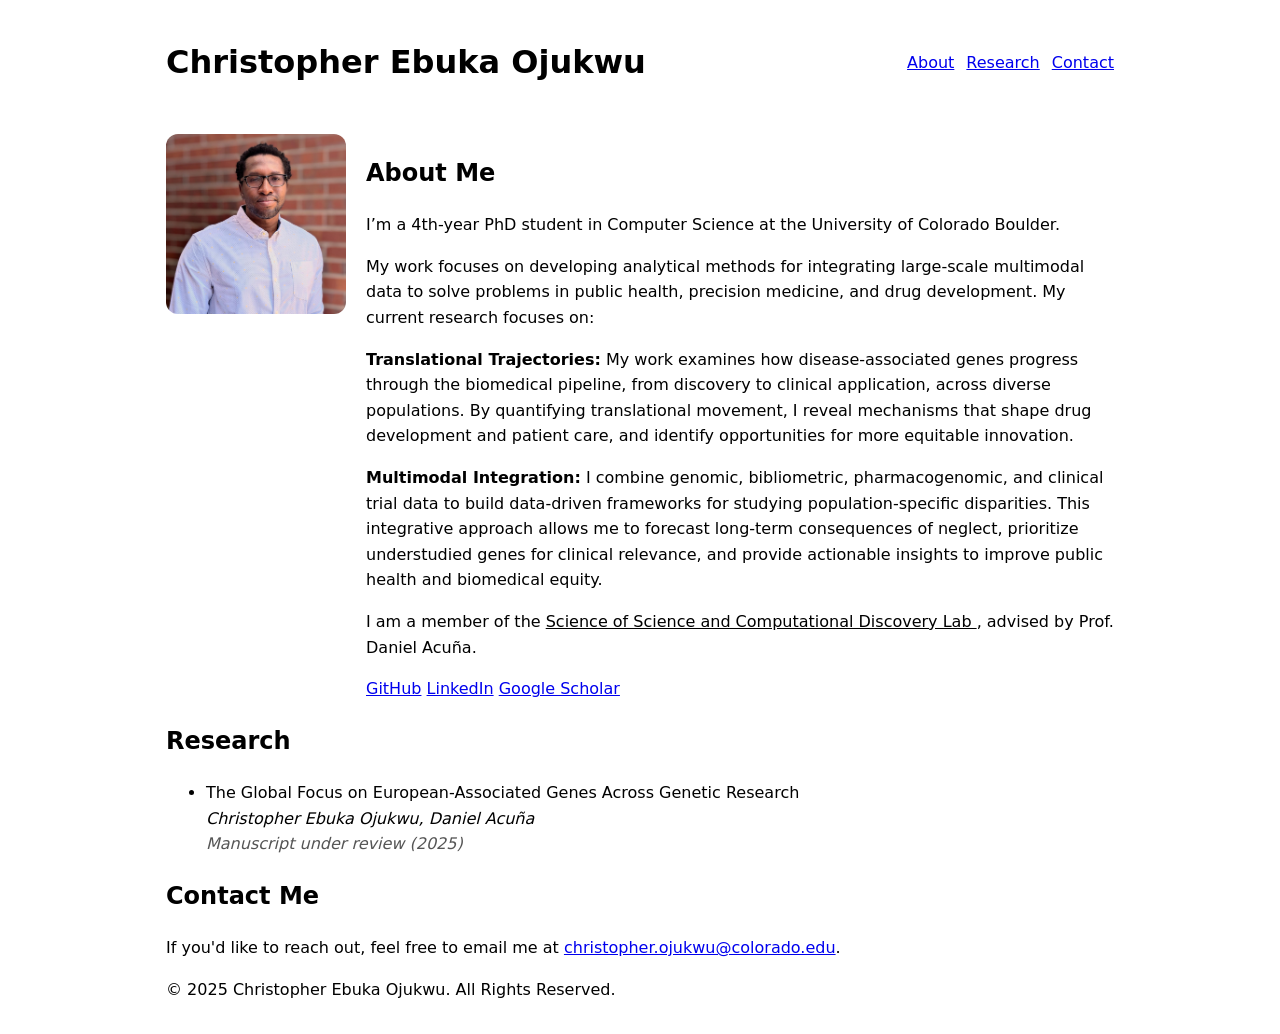
==== index.html @ 265cfa4e "Remove manuscript hyperlink from research section Removed hyperlink for the manuscript in the resear" ====
<!DOCTYPE html>
<html lang="en">
<head>
    <meta charset="UTF-8">
    <meta name="viewport" content="width=device-width, initial-scale=1.0">
    <meta http-equiv="X-UA-Compatible" content="ie=edge">
    <title>Your Name | Personal Website</title>
    <link rel="stylesheet" href="styles.css">
</head>
<body>
    <header>
        <h1>Christopher Ebuka Ojukwu</h1>
        <nav>
            <ul>
                <li><a href="#about">About</a></li>
                <li><a href="#research">Research</a></li>
                <li><a href="#contact">Contact</a></li>
            </ul>
        </nav>
    </header>

<section id="about">
  <div class="profile">
    <img src="christoper.JPEG" alt="Christopher Ebuka Ojukwu headshot">
    <div class="about-text">
      <h2>About Me</h2>
      <p>I’m a 4th-year PhD student in Computer Science at the University of Colorado Boulder.</p>

      <p>My work focuses on developing analytical methods for integrating large-scale multimodal data to solve problems in public health, precision medicine, and drug development. My current research focuses on:</p>

      <p><b>Translational Trajectories:</b> My work examines how disease-associated genes progress through the biomedical pipeline, from discovery to clinical application, across diverse populations. By quantifying translational movement, I reveal mechanisms that shape drug development and patient care, and identify opportunities for more equitable innovation.</p>

      <p><b>Multimodal Integration:</b> I combine genomic, bibliometric, pharmacogenomic, and clinical trial data to build data-driven frameworks for studying population-specific disparities. This integrative approach allows me to forecast long-term consequences of neglect, prioritize understudied genes for clinical relevance, and provide actionable insights to improve public health and biomedical equity.</p>

      <p>
        I am a member of the
        <a href="https://scienceofscience.org/" target="_blank" style="color: inherit; text-decoration: underline;">
          Science of Science and Computational Discovery Lab
        </a>, advised by Prof. Daniel Acuña.
      </p>

      <div class="social-links">
        <a href="https://github.com/christopherebukaojukwu" target="_blank">GitHub</a>
        <a href="https://www.linkedin.com/in/christopher-ebuka-ojukwu-80a6b9121/" target="_blank">LinkedIn</a>
        <a href="https://scholar.google.com/citations?user=JShTQxAAAAAJ&hl=en&oi=ao" target="_blank">Google Scholar</a>
      </div>
    </div>
  </div>
</section>


    <section id="research">
        <h2>Research</h2>
        <ul>
          <li>
              The Global Focus on European-Associated Genes Across Genetic Research
            <br>
            <em>Christopher Ebuka Ojukwu, Daniel Acuña</em><br>
            <span style="font-style: italic; color: #555;">Manuscript under review (2025)</span>
          </li>
        </ul>

    </section>

    <section id="contact">
        <h2>Contact Me</h2>
        <p>If you'd like to reach out, feel free to email me at <a href="mailto:christopher.ojukwu@colorado.edu">christopher.ojukwu@colorado.edu</a>.</p>
    </section>

    <footer>
        <p>&copy; 2025 Christopher Ebuka Ojukwu. All Rights Reserved.</p>
    </footer>
</body>
</html>
---- styles.css ----
/* Page basics */
*{box-sizing:border-box}
body{max-width:980px;margin:0 auto;padding:16px;line-height:1.6;font-family:system-ui,-apple-system,Segoe UI,Roboto,Arial}
header{display:flex;justify-content:space-between;align-items:center;gap:16px;margin-bottom:24px}
header ul{display:flex;gap:12px;list-style:none;margin:0;padding:0}

/* About layout */
#about .profile{
  display:grid;
  grid-template-columns: 180px 1fr;   /* image | text */
  gap: 20px;
  align-items:start;                   /* keep image aligned to top */
}
#about .profile img{
  width:180px;
  height:180px;
  object-fit:cover;
  border-radius:12px;
  flex-shrink:0;
}

/* Make it stack nicely on mobile */
@media (max-width: 700px){
  #about .profile{
    grid-template-columns: 1fr;
  }
  #about .profile img{
    width:140px;height:140px;
  }
}
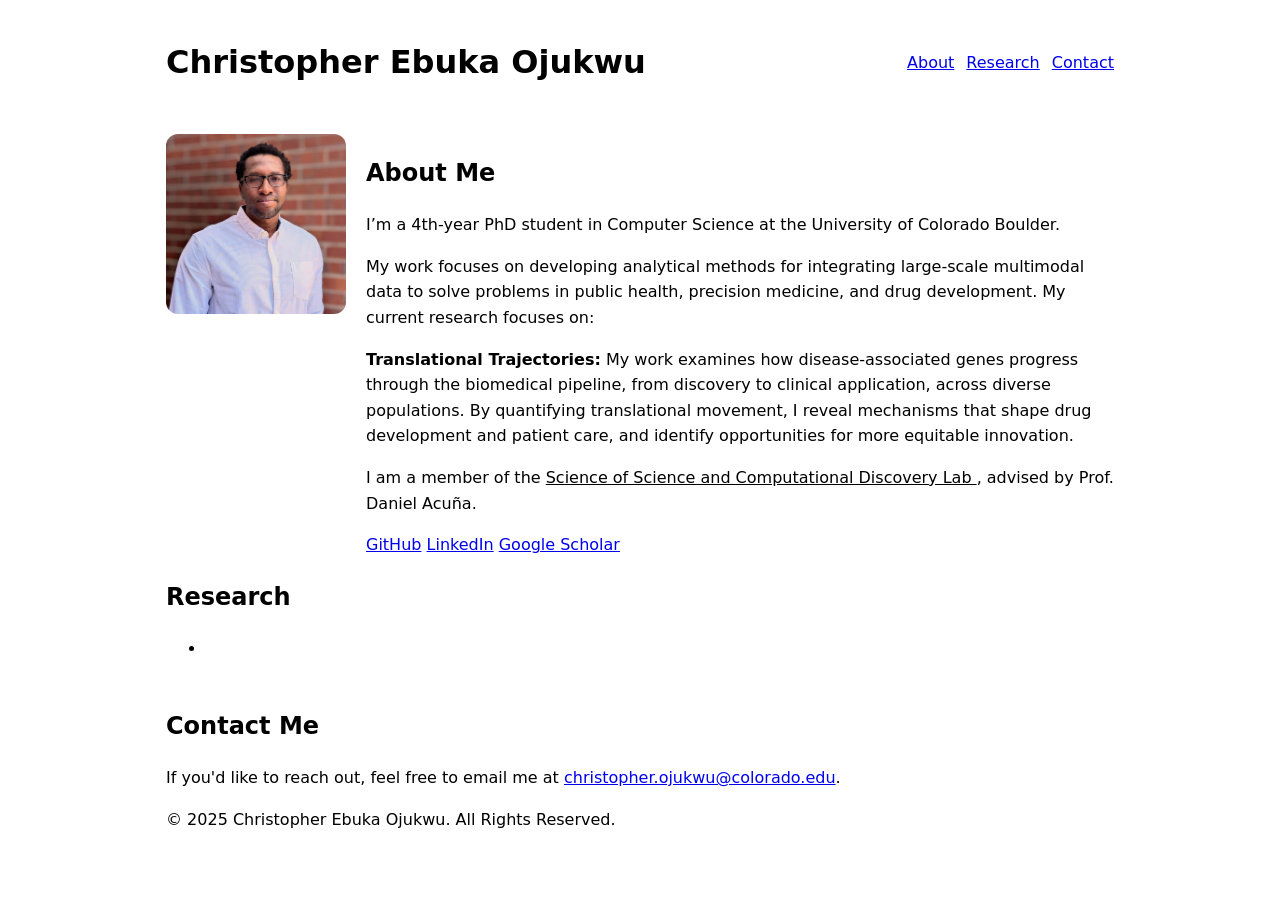
==== commit 5ec47f5a: "Remove multimodal integration paragraph and update research Removed a paragraph about multimodal int" ====
--- a/index.html
+++ b/index.html
@@ -30,8 +30,6 @@
 
       <p><b>Translational Trajectories:</b> My work examines how disease-associated genes progress through the biomedical pipeline, from discovery to clinical application, across diverse populations. By quantifying translational movement, I reveal mechanisms that shape drug development and patient care, and identify opportunities for more equitable innovation.</p>
 
-      <p><b>Multimodal Integration:</b> I combine genomic, bibliometric, pharmacogenomic, and clinical trial data to build data-driven frameworks for studying population-specific disparities. This integrative approach allows me to forecast long-term consequences of neglect, prioritize understudied genes for clinical relevance, and provide actionable insights to improve public health and biomedical equity.</p>
-
       <p>
         I am a member of the
         <a href="https://scienceofscience.org/" target="_blank" style="color: inherit; text-decoration: underline;">
@@ -53,10 +51,9 @@
         <h2>Research</h2>
         <ul>
           <li>
-              The Global Focus on European-Associated Genes Across Genetic Research
             <br>
-            <em>Christopher Ebuka Ojukwu, Daniel Acuña</em><br>
-            <span style="font-style: italic; color: #555;">Manuscript under review (2025)</span>
+            <em></em><br>
+            <span style="font-style: italic; color: #555;"></span>
           </li>
         </ul>
 
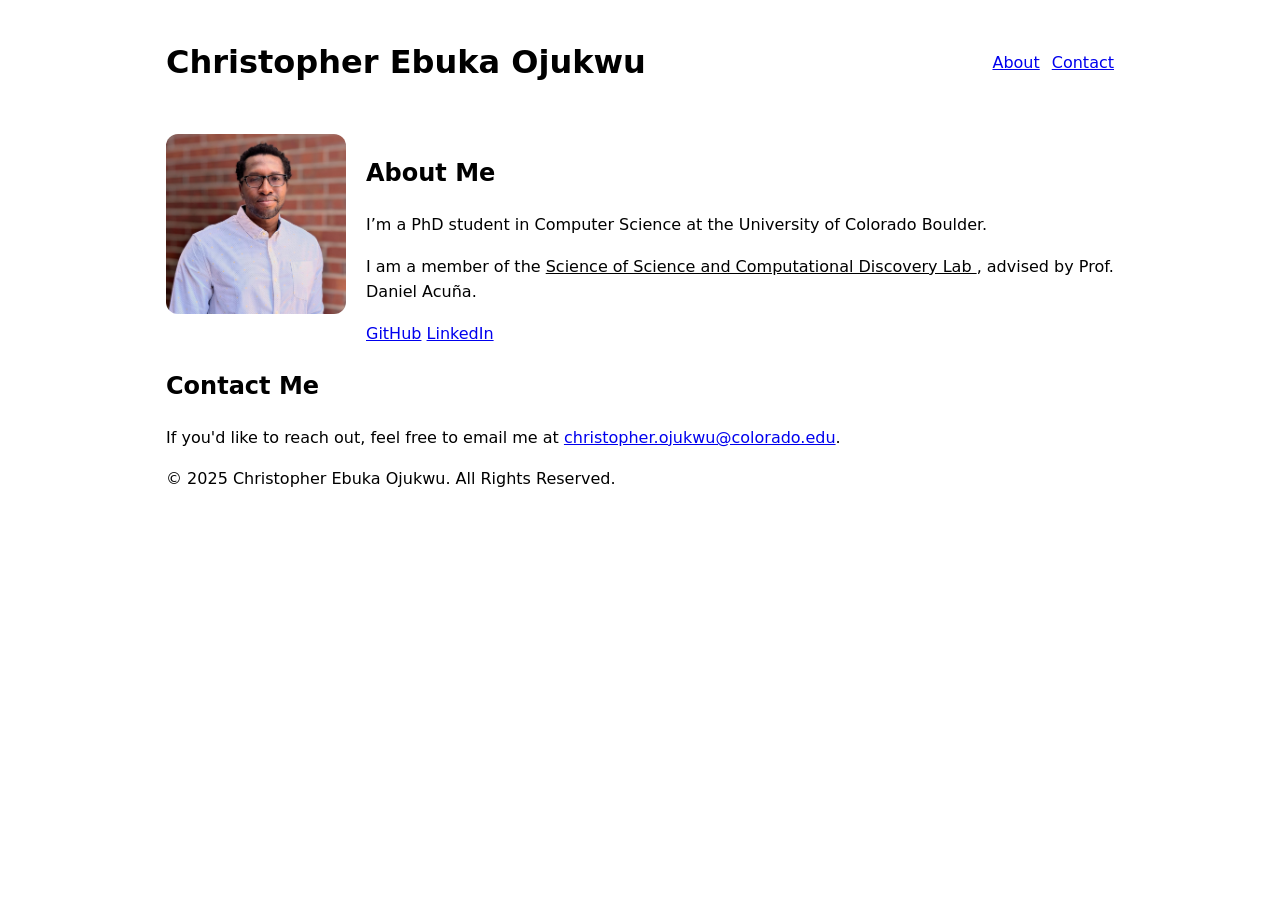
==== commit 5f3cf9db: "Revise profile details and clean up HTML Updated personal information and removed commented-out sect" ====
--- a/index.html
+++ b/index.html
@@ -13,7 +13,7 @@
         <nav>
             <ul>
                 <li><a href="#about">About</a></li>
-                <li><a href="#research">Research</a></li>
+                <!--- <li><a href="#research">Research</a></li> -->
                 <li><a href="#contact">Contact</a></li>
             </ul>
         </nav>
@@ -24,11 +24,7 @@
     <img src="christoper.JPEG" alt="Christopher Ebuka Ojukwu headshot">
     <div class="about-text">
       <h2>About Me</h2>
-      <p>I’m a 4th-year PhD student in Computer Science at the University of Colorado Boulder.</p>
-
-      <p>My work focuses on developing analytical methods for integrating large-scale multimodal data to solve problems in public health, precision medicine, and drug development. My current research focuses on:</p>
-
-      <p><b>Translational Trajectories:</b> My work examines how disease-associated genes progress through the biomedical pipeline, from discovery to clinical application, across diverse populations. By quantifying translational movement, I reveal mechanisms that shape drug development and patient care, and identify opportunities for more equitable innovation.</p>
+      <p>I’m a PhD student in Computer Science at the University of Colorado Boulder.</p>
 
       <p>
         I am a member of the
@@ -40,13 +36,13 @@
       <div class="social-links">
         <a href="https://github.com/christopherebukaojukwu" target="_blank">GitHub</a>
         <a href="https://www.linkedin.com/in/christopher-ebuka-ojukwu-80a6b9121/" target="_blank">LinkedIn</a>
-        <a href="https://scholar.google.com/citations?user=JShTQxAAAAAJ&hl=en&oi=ao" target="_blank">Google Scholar</a>
+        <!-- <a href="https://scholar.google.com/citations?user=JShTQxAAAAAJ&hl=en&oi=ao" target="_blank">Google Scholar</a> -->
       </div>
     </div>
   </div>
 </section>
 
-
+    <!--
     <section id="research">
         <h2>Research</h2>
         <ul>
@@ -58,7 +54,7 @@
         </ul>
 
     </section>
-
+    -->
     <section id="contact">
         <h2>Contact Me</h2>
         <p>If you'd like to reach out, feel free to email me at <a href="mailto:christopher.ojukwu@colorado.edu">christopher.ojukwu@colorado.edu</a>.</p>
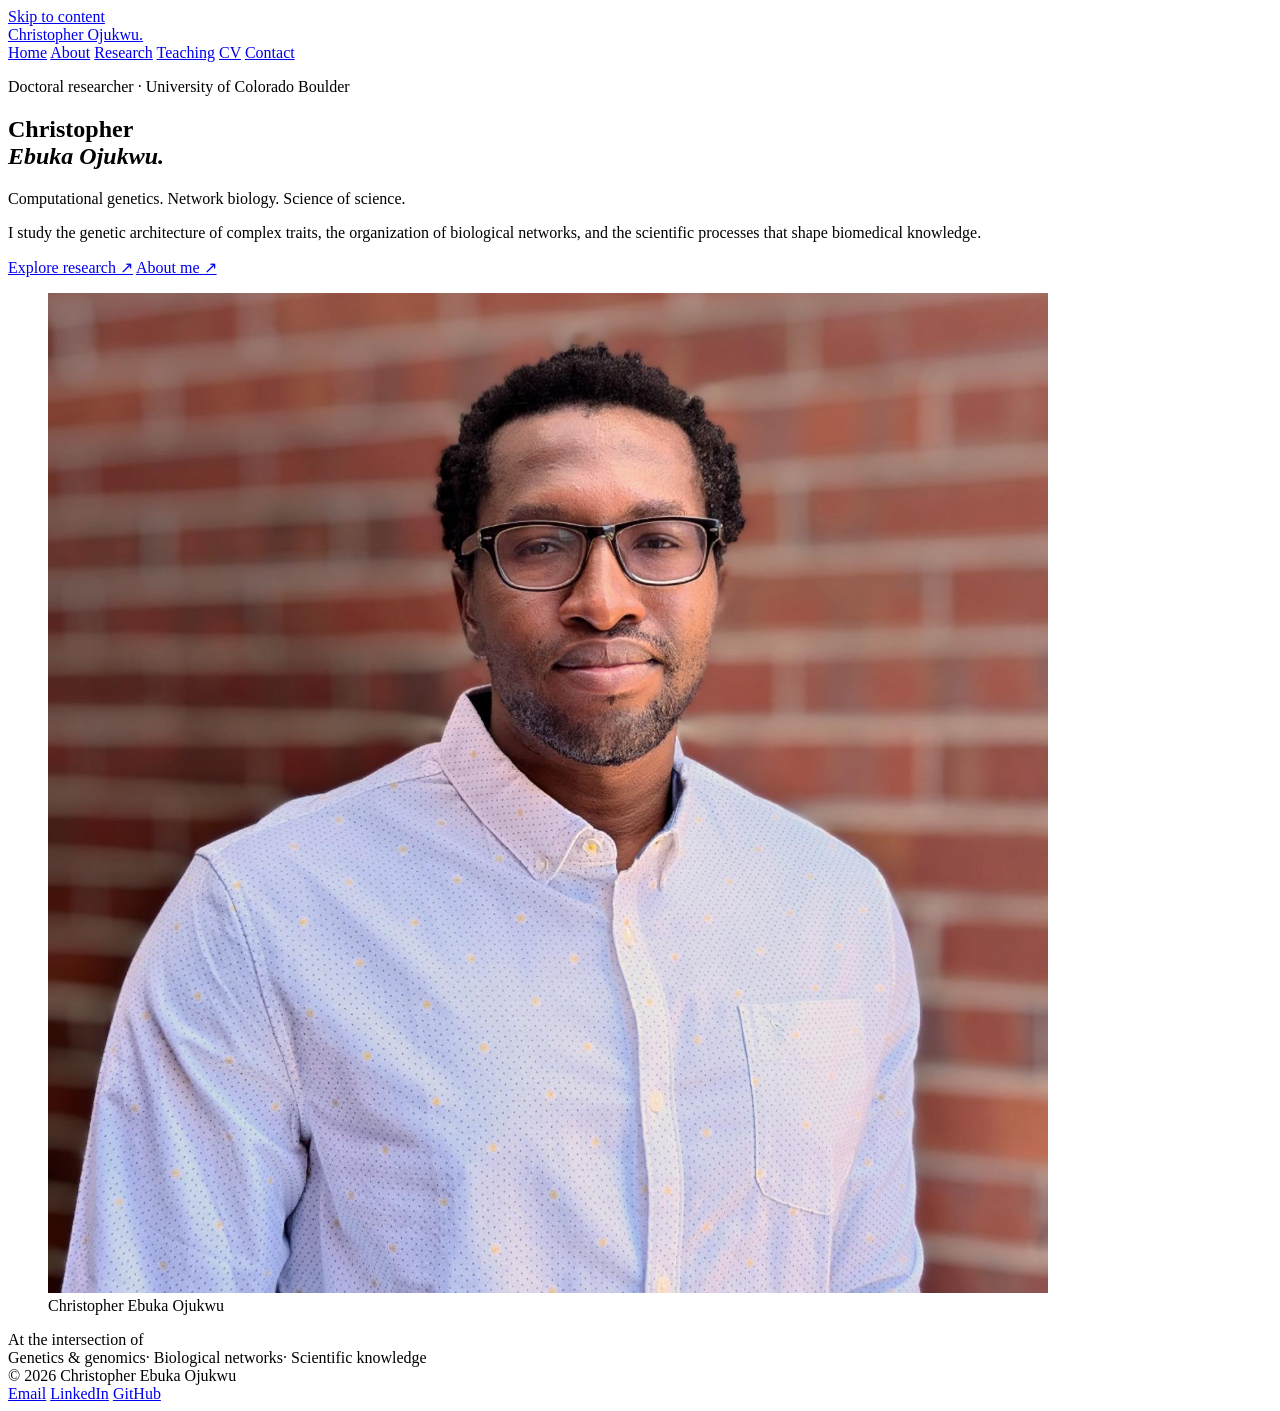
==== commit f5cba8d4: "Add files via upload" ====
--- a/index.html
+++ b/index.html
@@ -1,67 +1,80 @@
-<!DOCTYPE html>
+<!doctype html>
 <html lang="en">
 <head>
-    <meta charset="UTF-8">
-    <meta name="viewport" content="width=device-width, initial-scale=1.0">
-    <meta http-equiv="X-UA-Compatible" content="ie=edge">
-    <title>Your Name | Personal Website</title>
-    <link rel="stylesheet" href="styles.css">
+  <meta charset="utf-8">
+  <meta name="viewport" content="width=device-width, initial-scale=1">
+  <meta name="color-scheme" content="light">
+  <meta name="theme-color" content="#f8f8f6">
+  <meta name="description" content="Christopher Ebuka Ojukwu is a PhD researcher at the University of Colorado Boulder studying computational genetics, biological networks, and the science of science.">
+  <meta property="og:type" content="website">
+  <meta property="og:title" content="Christopher Ebuka Ojukwu | Researcher">
+  <meta property="og:description" content="Christopher Ebuka Ojukwu is a PhD researcher at the University of Colorado Boulder studying computational genetics, biological networks, and the science of science.">
+  <meta property="og:url" content="https://christopherojukwu.com/">
+  <meta property="og:image" content="https://christopherojukwu.com/christoper.JPEG">
+  <link rel="canonical" href="https://christopherojukwu.com/">
+  <link rel="icon" type="image/svg+xml" href="assets/favicon.svg">
+  <link rel="stylesheet" href="assets/styles.css">
+  <title>Christopher Ebuka Ojukwu | Researcher</title>
+  <script type="application/ld+json">{
+      "@context": "https://schema.org",
+      "@type": "Person",
+      "name": "Christopher Ebuka Ojukwu",
+      "alternateName": "Christopher Ojukwu",
+      "url": "https://christopherojukwu.com/",
+      "image": "https://christopherojukwu.com/christoper.JPEG",
+      "jobTitle": "Doctoral Researcher",
+      "affiliation": {"@type":"CollegeOrUniversity","name":"University of Colorado Boulder"},
+      "sameAs": ["https://github.com/ChristopherEbukaOjukwu", "https://www.linkedin.com/in/christopher-ebuka-ojukwu-80a6b9121/"]
+    }</script>
 </head>
-<body>
-    <header>
-        <h1>Christopher Ebuka Ojukwu</h1>
-        <nav>
-            <ul>
-                <li><a href="#about">About</a></li>
-                <!--- <li><a href="#research">Research</a></li> -->
-                <li><a href="#contact">Contact</a></li>
-            </ul>
-        </nav>
-    </header>
-
-<section id="about">
-  <div class="profile">
-    <img src="christoper.JPEG" alt="Christopher Ebuka Ojukwu headshot">
-    <div class="about-text">
-      <h2>About Me</h2>
-      <p>I’m a PhD student in Computer Science at the University of Colorado Boulder.</p>
-
-      <p>
-        I am a member of the
-        <a href="https://scienceofscience.org/" target="_blank" style="color: inherit; text-decoration: underline;">
-          Science of Science and Computational Discovery Lab
-        </a>, advised by Prof. Daniel Acuña.
-      </p>
-
-      <div class="social-links">
-        <a href="https://github.com/christopherebukaojukwu" target="_blank">GitHub</a>
-        <a href="https://www.linkedin.com/in/christopher-ebuka-ojukwu-80a6b9121/" target="_blank">LinkedIn</a>
-        <!-- <a href="https://scholar.google.com/citations?user=JShTQxAAAAAJ&hl=en&oi=ao" target="_blank">Google Scholar</a> -->
+<body class="home-page">
+  <a class="skip-link" href="#main">Skip to content</a>
+  <header class="site-header">
+    <div class="container site-header-inner">
+      <a class="brand" href="index.html" aria-label="Christopher Ojukwu, home">Christopher Ojukwu<span class="brand-mark">.</span></a>
+      <nav class="site-nav" aria-label="Main navigation"><a href="index.html" aria-current="page" class="nav-active">Home</a>
+<a href="about.html">About</a>
+<a href="research.html">Research</a>
+<a href="teaching.html">Teaching</a>
+<a href="cv.html">CV</a>
+<a href="contact.html">Contact</a></nav>
+    </div>
+  </header>
+  <main id="main" class="container">
+  <section class="hero" aria-labelledby="hero-title">
+    <div class="hero-copy">
+      <p class="eyebrow">Doctoral researcher · University of Colorado Boulder</p>
+      <h1 id="hero-title">Christopher<br><em>Ebuka Ojukwu.</em></h1>
+      <p class="hero-subtitle">Computational genetics. Network biology. Science of science.</p>
+      <p class="hero-description">I study the genetic architecture of complex traits, the organization of biological networks, and the scientific processes that shape biomedical knowledge.</p>
+      <div class="hero-actions">
+        <a class="inline-arrow" href="research.html">Explore research <span aria-hidden="true">↗</span></a>
+        <a class="inline-arrow secondary-arrow" href="about.html">About me <span aria-hidden="true">↗</span></a>
       </div>
     </div>
-  </div>
-</section>
-
-    <!--
-    <section id="research">
-        <h2>Research</h2>
-        <ul>
-          <li>
-            <br>
-            <em></em><br>
-            <span style="font-style: italic; color: #555;"></span>
-          </li>
-        </ul>
-
-    </section>
-    -->
-    <section id="contact">
-        <h2>Contact Me</h2>
-        <p>If you'd like to reach out, feel free to email me at <a href="mailto:christopher.ojukwu@colorado.edu">christopher.ojukwu@colorado.edu</a>.</p>
-    </section>
-
-    <footer>
-        <p>&copy; 2025 Christopher Ebuka Ojukwu. All Rights Reserved.</p>
-    </footer>
+    <figure class="portrait-wrap">
+      <img src="christoper.JPEG" alt="Portrait of Christopher Ebuka Ojukwu" width="1000" height="1000" loading="eager" fetchpriority="high">
+      <figcaption>Christopher Ebuka Ojukwu</figcaption>
+    </figure>
+  </section>
+  <section class="home-bottom" aria-label="Research focus">
+    <div class="section-intro">At the intersection of</div>
+    <div class="home-focus">
+      <span>Genetics &amp; genomics</span><span class="focus-dot" aria-hidden="true">·</span>
+      <span>Biological networks</span><span class="focus-dot" aria-hidden="true">·</span>
+      <span>Scientific knowledge</span>
+    </div>
+  </section>
+  </main>
+  <footer class="site-footer">
+    <div class="container footer-inner">
+      <span>© 2026 Christopher Ebuka Ojukwu</span>
+      <div class="footer-links">
+        <a href="mailto:christopher.ojukwu@colorado.edu">Email</a>
+        <a href="https://www.linkedin.com/in/christopher-ebuka-ojukwu-80a6b9121/" target="_blank" rel="noopener noreferrer">LinkedIn</a>
+        <a href="https://github.com/ChristopherEbukaOjukwu" target="_blank" rel="noopener noreferrer">GitHub</a>
+      </div>
+    </div>
+  </footer>
 </body>
 </html>
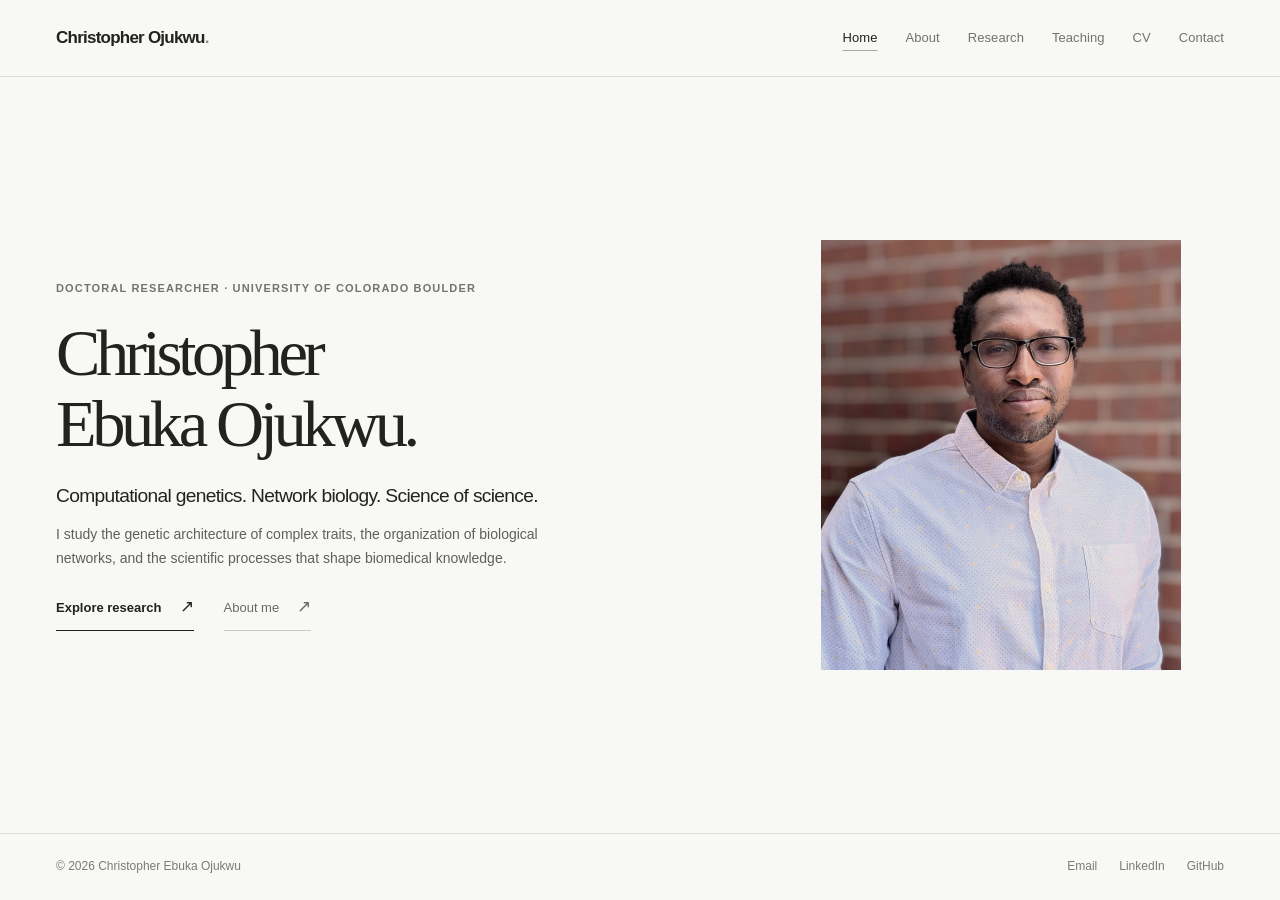
==== commit 44a65f6a: "Add files via upload" ====
--- a/index.html
+++ b/index.html
@@ -57,14 +57,7 @@
       <figcaption>Christopher Ebuka Ojukwu</figcaption>
     </figure>
   </section>
-  <section class="home-bottom" aria-label="Research focus">
-    <div class="section-intro">At the intersection of</div>
-    <div class="home-focus">
-      <span>Genetics &amp; genomics</span><span class="focus-dot" aria-hidden="true">·</span>
-      <span>Biological networks</span><span class="focus-dot" aria-hidden="true">·</span>
-      <span>Scientific knowledge</span>
-    </div>
-  </section>
+
   </main>
   <footer class="site-footer">
     <div class="container footer-inner">
--- a/assets/styles.css
+++ b/assets/styles.css
@@ -0,0 +1,177 @@
+/* Minimal editorial website for Christopher Ebuka Ojukwu */
+:root {
+  --bg: #f8f8f6;
+  --ink: #202320;
+  --muted: #656a66;
+  --line: #dcded9;
+  --accent: #555f59;
+  --max: 1180px;
+}
+* { box-sizing: border-box; }
+html { scroll-behavior: smooth; }
+body { margin: 0; background: var(--bg); color: var(--ink); font-family: -apple-system, BlinkMacSystemFont, "Segoe UI", Helvetica, Arial, sans-serif; font-size: 16px; line-height: 1.65; -webkit-font-smoothing: antialiased; }
+a { color: inherit; text-decoration: none; }
+a:hover { color: #626f67; }
+a:focus-visible { outline: 2px solid #52685b; outline-offset: 5px; }
+.container { width: min(var(--max), calc(100% - 112px)); margin: 0 auto; }
+.skip-link { position: absolute; top: -80px; left: 20px; z-index: 99; background: #fff; padding: 12px; }
+.skip-link:focus { top: 10px; }
+.site-header { border-bottom: 1px solid var(--line); }
+.site-header-inner { display: flex; justify-content: space-between; align-items: center; min-height: 92px; gap: 24px; }
+.brand { font-size: 17px; font-weight: 650; letter-spacing: -.045em; white-space: nowrap; }
+.brand-mark { color: #879288; }
+.site-nav { display: flex; flex-wrap: nowrap; gap: 28px; align-items: center; }
+.site-nav a { color: #70746e; font-size: 13px; line-height: 1.4; letter-spacing: .005em; transition: color .15s ease; }
+.site-nav a:hover, .site-nav a.nav-active { color: var(--ink); }
+.site-nav a.nav-active { text-decoration: underline; text-decoration-color: #a3aca1; text-underline-offset: 8px; text-decoration-thickness: 1px; }
+.site-footer { margin-top: 115px; border-top: 1px solid var(--line); }
+.footer-inner { min-height: 104px; display: flex; gap: 20px; align-items: center; justify-content: space-between; color: #797d76; font-size: 12px; }
+.footer-links { display: flex; gap: 22px; }
+.footer-links a:hover { color: var(--ink); }
+.eyebrow, .small-label, .side-label { color: #70756f; font-size: 11px; letter-spacing: .105em; text-transform: uppercase; font-weight: 550; }
+.hero { display: grid; grid-template-columns: minmax(0, 1.27fr) minmax(290px, .73fr); gap: clamp(40px, 6.5vw, 110px); align-items: center; padding: 103px 0 100px; }
+.hero-copy { padding-bottom: 18px; }
+.hero .eyebrow { margin: 0 0 32px; }
+h1,h2,h3,p,figure { margin-top: 0; }
+h1, .serif { font-family: Georgia, "Times New Roman", serif; font-weight: 400; }
+.hero h1 { font-size: 78px; font-size: clamp(52px, 5.6vw, 90px); letter-spacing: -.067em; line-height: 1.06; margin: 0 0 35px; }
+.hero h1 em { font-style: normal; white-space: nowrap; }
+.hero-subtitle { font-size: 20px; font-size: clamp(18px, 1.6vw, 22px); line-height: 1.45; font-weight: 500; letter-spacing: -.035em; max-width: 530px; margin-bottom: 20px; }
+.hero-description { font-size: 15px; line-height: 1.85; color: #5c615c; max-width: 530px; margin-bottom: 33px; }
+.hero-actions { display: flex; gap: 30px; align-items: center; flex-wrap: wrap; }
+.inline-arrow { display: inline-flex; gap: 18px; align-items: center; font-size: 13px; font-weight: 620; padding: 0 0 9px; border-bottom: 1px solid var(--ink); }
+.inline-arrow span { font-size: 17px; font-weight: 400; }
+.secondary-arrow { color: var(--muted); font-weight: 450; border-bottom-color: #c7cbc4; }
+.portrait-wrap { margin: 0; align-self: start; }
+.portrait-wrap img { display: block; width: 100%; aspect-ratio: 4/5; object-fit: cover; object-position: 50% 38%; background: #e3e6e0; filter: saturate(.7) contrast(.97); }
+.portrait-wrap figcaption { font-size: 10px; letter-spacing: .04em; margin-top: 11px; color: #8d908b; }
+.page-heading { padding: 90px 0 62px; border-bottom: 1px solid var(--line); }
+.page-heading .eyebrow { margin-bottom: 24px; }
+.page-heading h1 { font-size: 90px; font-size: clamp(62px, 7vw, 96px); line-height: 1.08; letter-spacing: -.075em; margin-bottom: 20px; }
+.page-lede { color: #686d67; max-width: 750px; font-size: 17px; letter-spacing: -.015em; line-height: 1.65; margin: 0; }
+.page-grid { display: grid; grid-template-columns: 220px minmax(0, 1fr); gap: 50px; padding: 55px 0; }
+.page-grid .side-label { margin-top: 6px; }
+.ruled-block { border-top: 1px solid var(--line); }
+.content-wide { max-width: 790px; }
+.prose p { color: #4c524c; font-size: 16px; line-height: 1.91; margin: 0 0 20px; }
+.prose p:last-child { margin-bottom: 0; }
+.entries { display: flex; flex-direction: column; }
+.entry { padding: 0 0 23px; margin-bottom: 23px; display: flex; justify-content: space-between; align-items: flex-start; gap: 24px; border-bottom: 1px solid #ebede8; }
+.entry:last-child { border: 0; margin: 0; padding-bottom: 0; }
+.entry h2 { font-size: 16px; line-height: 1.5; font-weight: 560; letter-spacing: -.017em; margin: 0 0 5px; }
+.entry p { font-size: 13px; color: var(--muted); margin: 0; line-height: 1.6; }
+.entry-date { color: #777e77; font-size: 12px; white-space: nowrap; padding-top: 3px; }
+.research-intro, .teaching-intro { max-width: 790px; padding: 48px 0 65px; }
+.research-section { margin-top: 4px; }
+.section-topline { border-top: 1px solid var(--line); padding: 18px 0 32px; display: flex; justify-content: space-between; gap: 24px; align-items: baseline; }
+.section-topline h2 { font-size: 22px; font-weight: 480; letter-spacing: -.045em; line-height: 1.35; margin: 0; }
+.section-topline span { color: #898f88; font-size: 12px; }
+.research-row { display: grid; grid-template-columns: 80px 1fr; gap: 30px; padding: 23px 0 47px; }
+.research-row + .research-row { border-top: 1px solid #e5e8e2; padding-top: 39px; }
+.research-number { font: 400 24px Georgia, serif; color: #a6aea6; }
+.research-text { max-width: 790px; }
+.research-text h3 { font: 400 clamp(24px, 2.7vw, 36px)/1.26 Georgia,serif; letter-spacing: -.035em; margin: 0 0 17px; }
+.research-text p, .teaching-row p { font-size: 14px; line-height: 1.85; color: #626761; margin: 0 0 13px; }
+.research-text p:last-child { margin: 0; }
+.bibliography { padding-bottom: 60px; }
+.bibliography-entry, .teaching-row { display: grid; grid-template-columns: 105px 1fr; gap: 22px; padding: 24px 0; border-bottom: 1px solid #e8eae6; }
+.bibliography-entry:last-child, .teaching-row:last-child { border-bottom: 0; }
+.item-year { font-size: 12px; color: #90978e; padding-top: 4px; }
+.bibliography-entry h3, .teaching-row h3 { font-size: 17px; font-weight: 540; letter-spacing: -.025em; line-height: 1.5; margin: 0 0 8px; }
+.bibliography-entry p { margin: 0 0 5px; color: #656b63; font-size: 13px; line-height: 1.65; }
+.bibliography-entry .item-note { color: #868b85; font-style: italic; }
+.teaching-row { padding-bottom: 31px; }
+.teaching-row h3 { margin-bottom: 10px; }
+.cv-feature { display: flex; justify-content: space-between; gap: 28px; align-items: center; padding: 70px 0 50px; border-bottom: 1px solid var(--line); }
+.cv-feature .small-label { margin-bottom: 10px; }
+.cv-feature h2 { font: 400 clamp(28px, 3vw, 43px) Georgia,serif; letter-spacing: -.04em; line-height: 1.3; margin: 0 0 12px; }
+.cv-feature p:not(.small-label) { color: var(--muted); font-size: 14px; margin: 0; }
+.download-button { white-space: nowrap; display: inline-flex; align-items: center; justify-content: center; gap: 28px; font-size: 13px; font-weight: 550; color: #fff; background: #252a25; padding: 15px 21px; }
+.download-button:hover { color: #fff; background: #465449; }
+.download-button span { font-size: 18px; line-height: 1; }
+.contact-stack { padding: 45px 0 20px; }
+.contact-line { display: grid; grid-template-columns: 225px minmax(0,1fr); gap: 28px; border-bottom: 1px solid var(--line); padding: 29px 0; }
+.contact-line > span { color: #7e847c; font-size: 13px; }
+.contact-line a { font-size: 20px; font-size: clamp(16px,2vw,22px); letter-spacing: -.033em; font-weight: 450; overflow-wrap: anywhere; }
+.contact-line a span { font-size: 15px; margin-left: 10px; }
+.contact-location { padding: 35px 0 5px; }
+.contact-location p { font-size: 14px; color: var(--muted); line-height: 1.75; margin: 7px 0 0; }
+@media (max-width: 960px) {
+  .container { width: min(var(--max), calc(100% - 70px)); }
+  .hero { grid-template-columns: minmax(0,1.15fr) minmax(230px,.85fr); gap: 35px; }
+  .hero h1 { font-size: clamp(47px, 6.3vw, 69px); }
+  .site-header-inner { min-height: 88px; }
+  .site-nav { gap: 15px; }
+  .page-grid { grid-template-columns: 150px minmax(0,1fr); gap: 32px; }
+}
+@media (max-width: 690px) {
+  .container { width: calc(100% - 40px); }
+  .site-header-inner { display: block; padding: 20px 0 15px; }
+  .site-nav { margin-top: 17px; gap: 17px; row-gap: 11px; flex-wrap: wrap; }
+  .site-nav a { font-size: 12px; }
+  .hero { padding: 58px 0 60px; display: flex; flex-direction: column-reverse; gap: 34px; align-items: stretch; }
+  .hero-copy { padding: 0; }
+  .portrait-wrap { width: 55%; max-width: 300px; align-self: flex-start; }
+  .portrait-wrap img { aspect-ratio: 4/4.8; }
+  .hero .eyebrow { margin-bottom: 18px; line-height: 1.6; }
+  .hero h1 { font-size: clamp(48px, 11vw, 72px); margin-bottom: 25px; }
+  .hero-description { font-size: 14px; }
+  .home-bottom { grid-template-columns: 1fr; gap: 14px; padding-bottom: 20px; }
+  .home-focus { line-height: 1.65; }
+  .page-heading { padding: 55px 0 45px; }
+  .page-heading h1 { font-size: 62px; }
+  .page-lede { font-size: 16px; }
+  .page-grid { display: block; padding: 35px 0; }
+  .side-label { margin-bottom: 20px; }
+  .prose p { font-size: 15px; }
+  .entry { flex-direction: column; gap: 5px; }
+  .research-intro,.teaching-intro { padding: 34px 0 45px; }
+  .research-row { grid-template-columns: 40px 1fr; gap: 13px; }
+  .research-text h3 { font-size: 25px; }
+  .bibliography-entry, .teaching-row { grid-template-columns: 60px 1fr; gap: 15px; }
+  .section-topline span { display: none; }
+  .cv-feature { display: block; padding-top: 45px; }
+  .download-button { margin-top: 27px; }
+  .contact-line { grid-template-columns: 1fr; gap: 3px; padding: 22px 0; }
+  .footer-inner { flex-direction: column; align-items: flex-start; gap: 15px; justify-content: center; padding: 22px 0; }
+  .site-footer { margin-top: 75px; }
+}
+@media (prefers-reduced-motion: reduce) { html { scroll-behavior: auto; } a { transition: none; } }
+
+
+/* Compact, single-screen homepage on desktops and laptops. */
+@media (min-width: 691px) {
+  .home-page { min-height: 100vh; min-height: 100svh; display: flex; flex-direction: column; }
+  .home-page .site-header-inner { min-height: 76px; }
+  .home-page main.container { flex: 1; display: flex; flex-direction: column; justify-content: center; }
+  .home-page .hero { width: 100%; align-items: center; padding: clamp(20px, 3.4vh, 40px) 0; gap: clamp(30px, 5vw, 76px); }
+  .home-page .hero-copy { padding-bottom: 0; }
+  .home-page .hero .eyebrow { margin-bottom: clamp(14px, 2.4vh, 24px); }
+  .home-page .hero h1 { font-size: clamp(50px, 5.2vw, 80px); margin-bottom: clamp(18px, 2.5vh, 27px); }
+  .home-page .hero-subtitle { font-size: clamp(17px, 1.5vw, 20px); margin-bottom: 13px; }
+  .home-page .hero-description { font-size: 14px; line-height: 1.7; max-width: 510px; margin-bottom: 23px; }
+  .home-page .portrait-wrap { align-self: center; width: 100%; max-width: 360px; }
+  .home-page .portrait-wrap img { aspect-ratio: 4 / 4.7; max-height: min(52svh, 430px); }
+  .home-page .portrait-wrap figcaption { display: none; }
+  .home-page .site-footer { margin-top: 0; }
+  .home-page .footer-inner { min-height: 66px; }
+}
+@media (max-width: 690px) {
+  .home-page .hero { padding: 30px 0 36px; gap: 21px; }
+  .home-page .portrait-wrap { width: 38%; max-width: 185px; }
+  .home-page .portrait-wrap img { height: clamp(148px, 44vw, 190px); aspect-ratio: 4 / 5; object-fit: cover; }
+  .home-page .hero h1 { font-size: clamp(43px, 10.3vw, 64px); margin-bottom: 17px; }
+  .home-page .hero .eyebrow { margin-bottom: 11px; }
+  .home-page .hero-subtitle { font-size: 17px; margin-bottom: 10px; }
+  .home-page .hero-description { line-height: 1.65; margin-bottom: 21px; }
+  .home-page .hero-actions { gap: 22px; }
+  .home-page .portrait-wrap figcaption { display: none; }
+  .home-page .site-footer { margin-top: 0; }
+}
+@media (min-width: 691px) and (max-height: 680px) {
+  .home-page .hero h1 { font-size: clamp(42px, 4.4vw, 67px); margin-bottom: 15px; }
+  .home-page .hero .eyebrow { margin-bottom: 12px; }
+  .home-page .hero-description { margin-bottom: 14px; }
+  .home-page .hero { padding: 13px 0; }
+  .home-page .portrait-wrap img { max-height: 47svh; }
+}
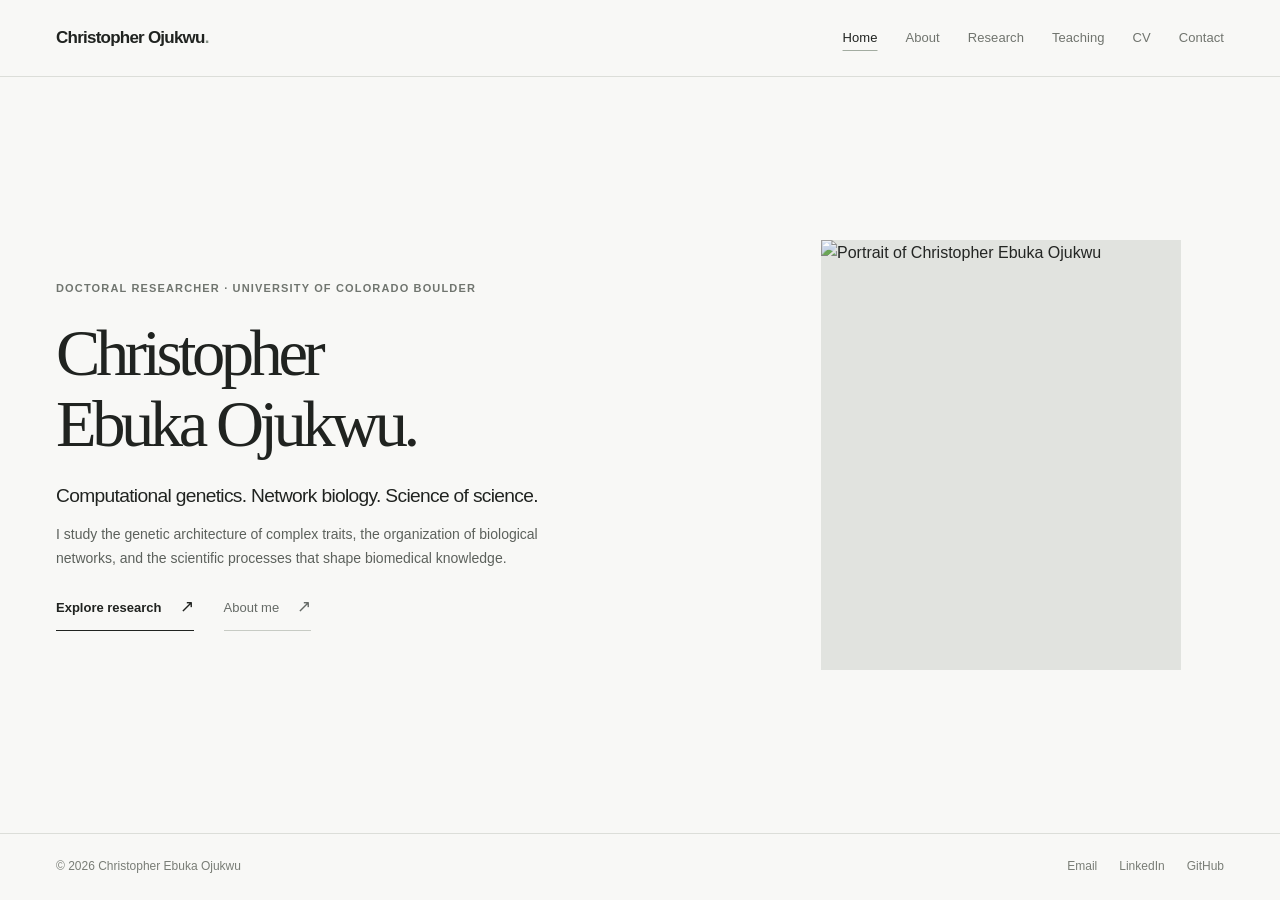
==== commit 5886028b: "Fix formatting of og:image meta tag in index.html" ====
--- a/index.html
+++ b/index.html
@@ -10,7 +10,7 @@
   <meta property="og:title" content="Christopher Ebuka Ojukwu | Researcher">
   <meta property="og:description" content="Christopher Ebuka Ojukwu is a PhD researcher at the University of Colorado Boulder studying computational genetics, biological networks, and the science of science.">
   <meta property="og:url" content="https://christopherojukwu.com/">
-  <meta property="og:image" content="https://christopherojukwu.com/christoper.JPEG">
+  <meta property="og:image" content="https://christopherojukwu.com/christopher.JPEG">
   <link rel="canonical" href="https://christopherojukwu.com/">
   <link rel="icon" type="image/svg+xml" href="assets/favicon.svg">
   <link rel="stylesheet" href="assets/styles.css">
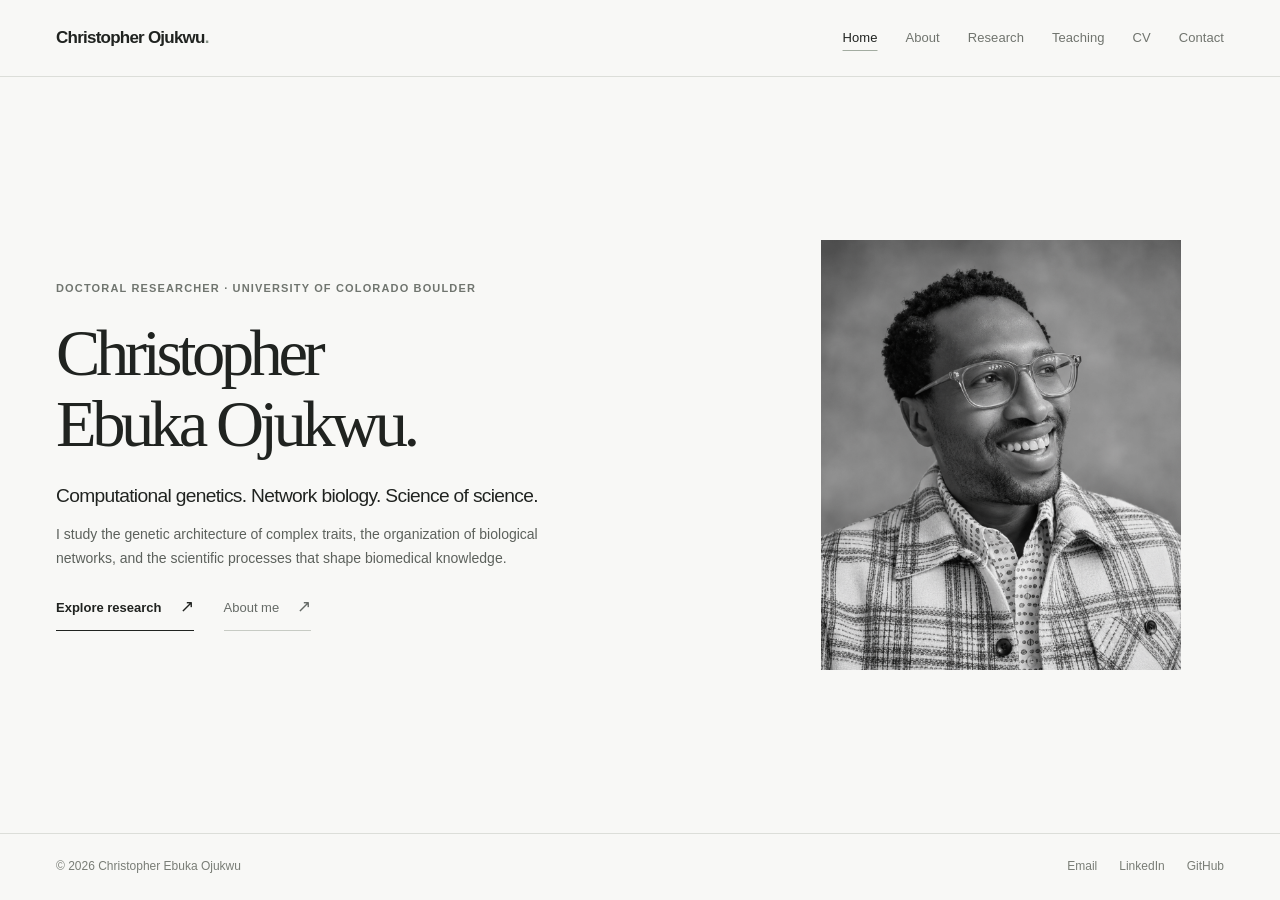
==== commit 6f0cc0d8: "Fix typo in image filename from 'christoper' to 'christopher'" ====
--- a/index.html
+++ b/index.html
@@ -53,7 +53,7 @@
       </div>
     </div>
     <figure class="portrait-wrap">
-      <img src="christoper.JPEG" alt="Portrait of Christopher Ebuka Ojukwu" width="1000" height="1000" loading="eager" fetchpriority="high">
+      <img src="christopher.JPEG" alt="Portrait of Christopher Ebuka Ojukwu" width="1000" height="1000" loading="eager" fetchpriority="high">
       <figcaption>Christopher Ebuka Ojukwu</figcaption>
     </figure>
   </section>
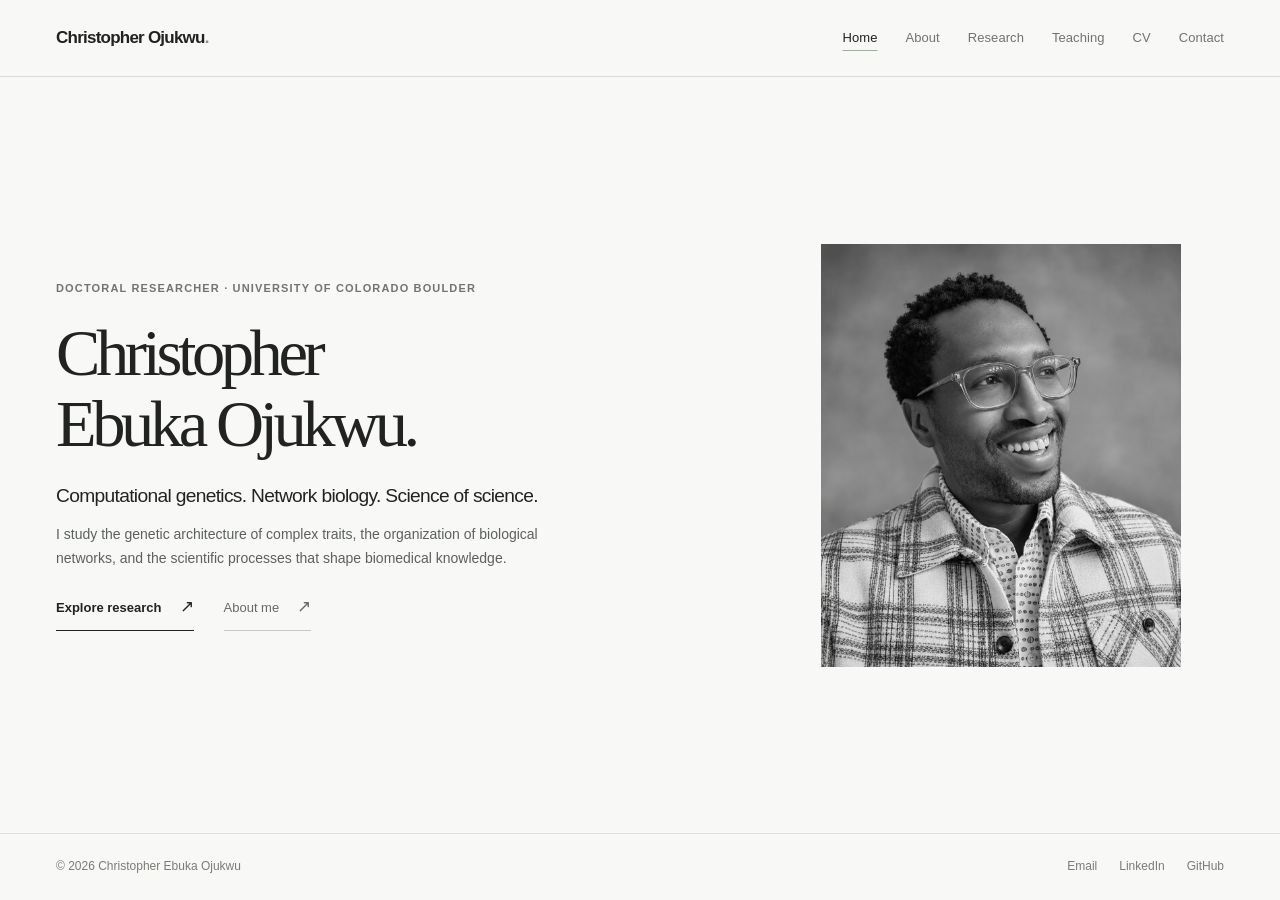
==== commit 8f22e3cc: "Use clean URLs across website" ====
--- a/index.html
+++ b/index.html
@@ -12,8 +12,8 @@
   <meta property="og:url" content="https://christopherojukwu.com/">
   <meta property="og:image" content="https://christopherojukwu.com/christopher.JPEG">
   <link rel="canonical" href="https://christopherojukwu.com/">
-  <link rel="icon" type="image/svg+xml" href="assets/favicon.svg">
-  <link rel="stylesheet" href="assets/styles.css">
+  <link rel="icon" type="image/svg+xml" href="/assets/favicon.svg">
+  <link rel="stylesheet" href="/assets/styles.css">
   <title>Christopher Ebuka Ojukwu | Researcher</title>
   <script type="application/ld+json">{
       "@context": "https://schema.org",
@@ -31,13 +31,13 @@
   <a class="skip-link" href="#main">Skip to content</a>
   <header class="site-header">
     <div class="container site-header-inner">
-      <a class="brand" href="index.html" aria-label="Christopher Ojukwu, home">Christopher Ojukwu<span class="brand-mark">.</span></a>
-      <nav class="site-nav" aria-label="Main navigation"><a href="index.html" aria-current="page" class="nav-active">Home</a>
-<a href="about.html">About</a>
-<a href="research.html">Research</a>
-<a href="teaching.html">Teaching</a>
-<a href="cv.html">CV</a>
-<a href="contact.html">Contact</a></nav>
+      <a class="brand" href="/" aria-label="Christopher Ojukwu, home">Christopher Ojukwu<span class="brand-mark">.</span></a>
+      <nav class="site-nav" aria-label="Main navigation"><a href="/" aria-current="page" class="nav-active">Home</a>
+<a href="/about/">About</a>
+<a href="/research/">Research</a>
+<a href="/teaching/">Teaching</a>
+<a href="/cv/">CV</a>
+<a href="/contact/">Contact</a></nav>
     </div>
   </header>
   <main id="main" class="container">
@@ -48,12 +48,12 @@
       <p class="hero-subtitle">Computational genetics. Network biology. Science of science.</p>
       <p class="hero-description">I study the genetic architecture of complex traits, the organization of biological networks, and the scientific processes that shape biomedical knowledge.</p>
       <div class="hero-actions">
-        <a class="inline-arrow" href="research.html">Explore research <span aria-hidden="true">↗</span></a>
-        <a class="inline-arrow secondary-arrow" href="about.html">About me <span aria-hidden="true">↗</span></a>
+        <a class="inline-arrow" href="/research/">Explore research <span aria-hidden="true">↗</span></a>
+        <a class="inline-arrow secondary-arrow" href="/about/">About me <span aria-hidden="true">↗</span></a>
       </div>
     </div>
     <figure class="portrait-wrap">
-      <img src="christopher.JPEG" alt="Portrait of Christopher Ebuka Ojukwu" width="1000" height="1000" loading="eager" fetchpriority="high">
+      <img src="/christopher.JPEG" alt="Portrait of Christopher Ebuka Ojukwu" width="1000" height="1000" loading="eager" fetchpriority="high">
       <figcaption>Christopher Ebuka Ojukwu</figcaption>
     </figure>
   </section>
--- a/assets/styles.css
+++ b/assets/styles.css
@@ -43,7 +43,7 @@
 .inline-arrow span { font-size: 17px; font-weight: 400; }
 .secondary-arrow { color: var(--muted); font-weight: 450; border-bottom-color: #c7cbc4; }
 .portrait-wrap { margin: 0; align-self: start; }
-.portrait-wrap img { display: block; width: 100%; aspect-ratio: 4/5; object-fit: cover; object-position: 50% 38%; background: #e3e6e0; filter: saturate(.7) contrast(.97); }
+.portrait-wrap img { display: block; width: 100%; height: 100%; aspect-ratio: 3/4; object-fit: cover; object-position: center top; background: #e3e6e0; filter: saturate(.7) contrast(.97); }
 .portrait-wrap figcaption { font-size: 10px; letter-spacing: .04em; margin-top: 11px; color: #8d908b; }
 .page-heading { padding: 90px 0 62px; border-bottom: 1px solid var(--line); }
 .page-heading .eyebrow { margin-bottom: 24px; }
